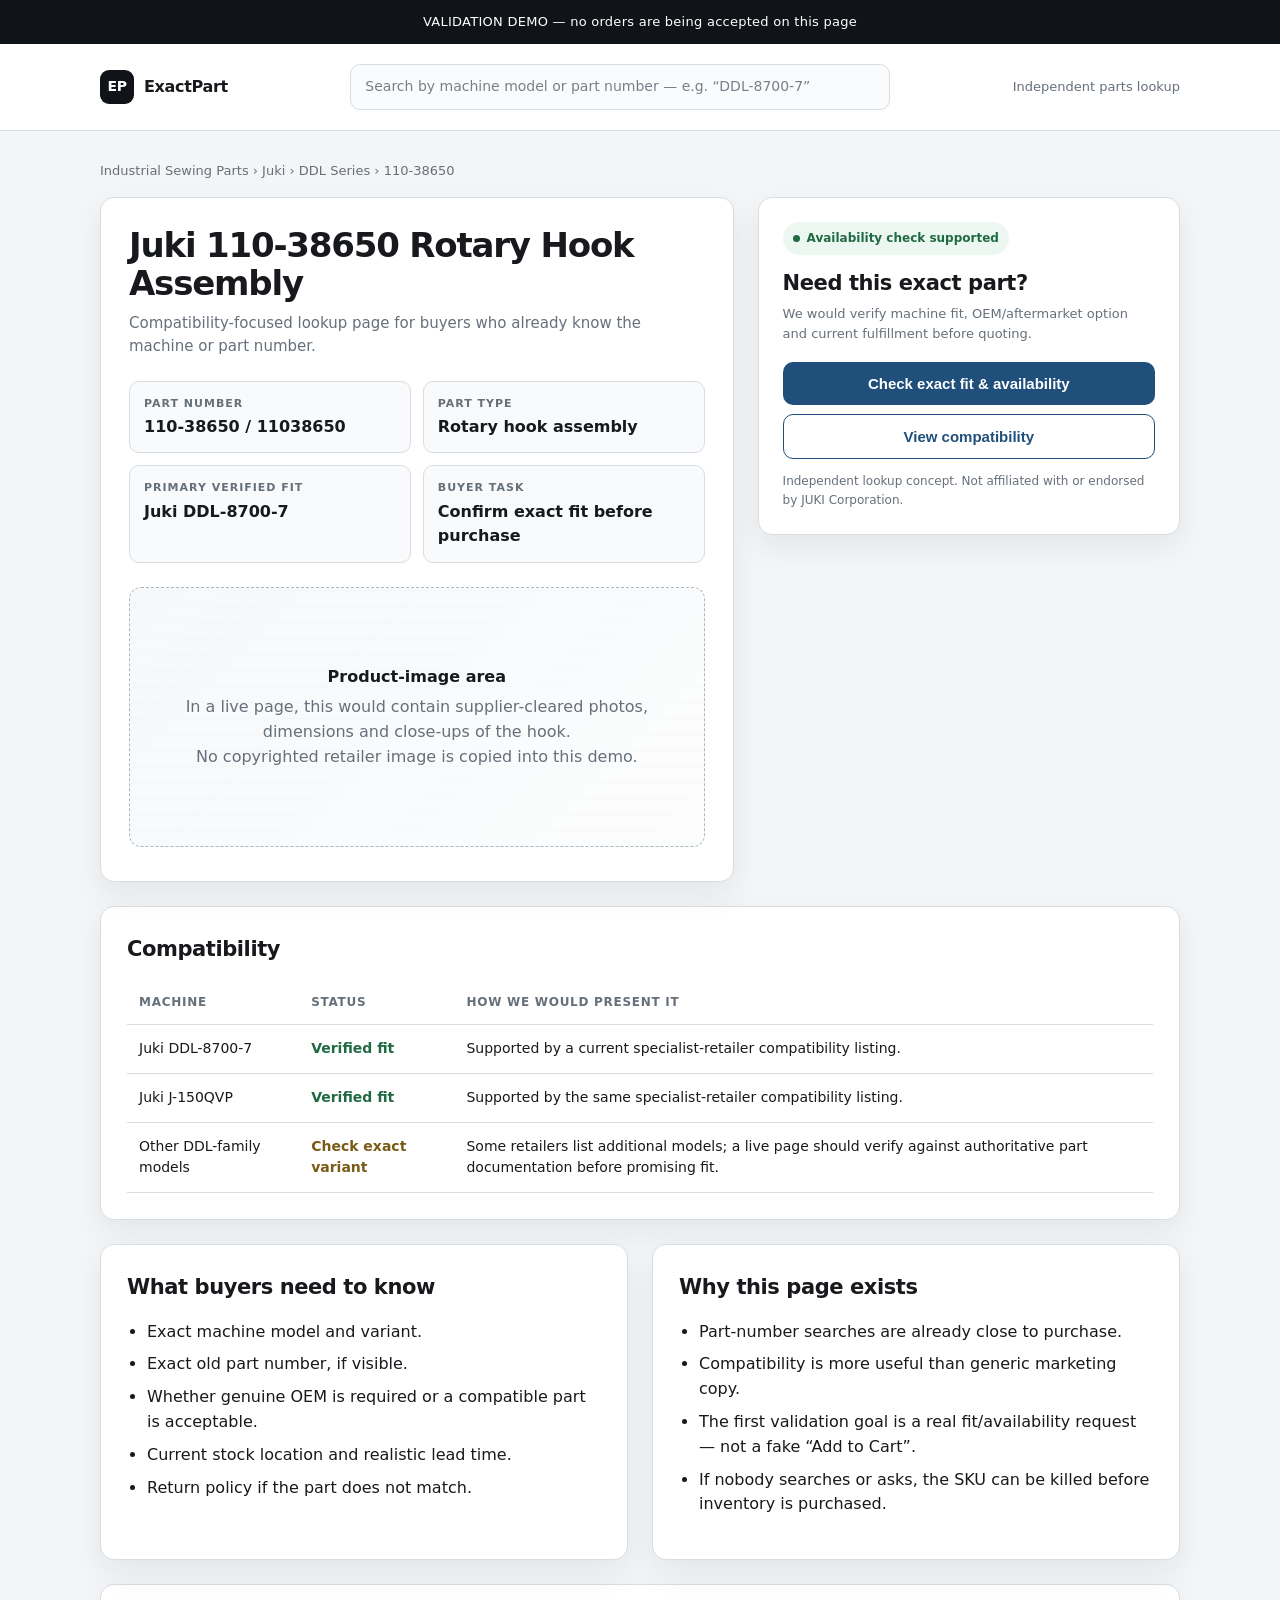
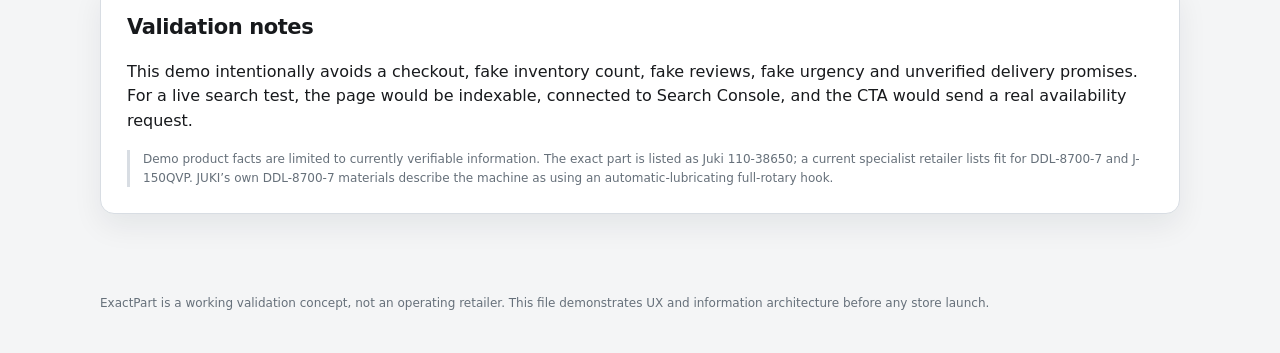
==== index.html @ b9be9343 "Add first Juki validation page." ====
<!doctype html>
<html lang="en">
<head>
<meta charset="utf-8">
<meta name="viewport" content="width=device-width, initial-scale=1">
<title>Juki 110-38650 Rotary Hook Assembly | ExactPart Demo</title>
<meta name="description" content="Independent compatibility and availability lookup for Juki part 110-38650 rotary hook assembly. Validation demo only.">
<meta name="robots" content="noindex,nofollow">
<style>
:root{--bg:#f4f5f6;--panel:#fff;--ink:#17191c;--muted:#66707a;--line:#d8dde3;--accent:#1f4f7a;--good:#1f6a43;--warn:#7a5b15;--radius:14px;--shadow:0 12px 30px rgba(18,28,38,.07)}
*{box-sizing:border-box} body{margin:0;font-family:Inter,ui-sans-serif,system-ui,-apple-system,BlinkMacSystemFont,"Segoe UI",sans-serif;color:var(--ink);background:var(--bg);line-height:1.55}.topbar{background:#101418;color:#fff;padding:12px 20px;font-size:13px;text-align:center;letter-spacing:.02em}header{background:#fff;border-bottom:1px solid var(--line)}.nav{max-width:1120px;margin:auto;padding:20px;display:flex;justify-content:space-between;align-items:center;gap:18px}.brand{display:flex;align-items:center;gap:10px;font-weight:800;letter-spacing:-.02em}.mark{width:34px;height:34px;border-radius:9px;display:grid;place-items:center;background:#101418;color:#fff;font-size:14px}.search{flex:1;max-width:540px;border:1px solid var(--line);border-radius:10px;padding:11px 14px;color:#77808a;background:#fafbfc;font-size:14px}main{max-width:1120px;margin:30px auto 80px;padding:0 20px}.crumbs{font-size:13px;color:var(--muted);margin-bottom:16px}.hero{display:grid;grid-template-columns:minmax(0,1.2fr) minmax(320px,.8fr);gap:24px;align-items:start}.card{background:var(--panel);border:1px solid var(--line);border-radius:var(--radius);box-shadow:var(--shadow)}.product{padding:28px}h1{font-size:34px;line-height:1.12;margin:0 0 10px;letter-spacing:-.035em}.sub{color:var(--muted);font-size:15px;margin-bottom:22px}.partbox{display:grid;grid-template-columns:repeat(2,minmax(0,1fr));gap:12px;margin:18px 0 24px}.fact{background:#f8fafb;border:1px solid var(--line);border-radius:10px;padding:13px 14px}.label{font-size:11px;text-transform:uppercase;letter-spacing:.09em;color:var(--muted);font-weight:750}.value{font-size:16px;font-weight:720;margin-top:3px}.visual{height:260px;border:1px dashed #aeb7c1;border-radius:12px;background:linear-gradient(135deg,rgba(31,79,122,.04),rgba(31,79,122,.01)),repeating-linear-gradient(0deg,#fff,#fff 15px,#f7f8f9 16px);display:flex;align-items:center;justify-content:center;text-align:center;color:var(--muted);padding:30px;margin:24px 0 6px}.visual b{display:block;color:var(--ink);font-size:16px;margin-bottom:6px}.side{padding:24px;position:sticky;top:18px}.status{display:inline-flex;gap:7px;align-items:center;border-radius:999px;padding:7px 10px;background:#edf7f1;color:var(--good);font-size:12px;font-weight:750;margin-bottom:12px}.dot{width:7px;height:7px;border-radius:50%;background:currentColor}.price-note{font-size:13px;color:var(--muted);margin:2px 0 18px}.cta{width:100%;display:block;border:0;border-radius:10px;padding:13px 16px;background:var(--accent);color:#fff;font-weight:800;font-size:15px;cursor:pointer}.secondary{margin-top:9px;background:#fff;color:var(--accent);border:1px solid var(--accent)}.tiny{font-size:12px;color:var(--muted);margin-top:13px}section{margin-top:24px}.section-card{padding:26px}h2{font-size:21px;margin:0 0 14px;letter-spacing:-.02em}table{width:100%;border-collapse:collapse;font-size:14px}th,td{padding:13px 12px;text-align:left;border-bottom:1px solid var(--line);vertical-align:top}th{font-size:12px;color:var(--muted);text-transform:uppercase;letter-spacing:.06em}.yes{color:var(--good);font-weight:750}.check{color:var(--warn);font-weight:750}.grid2{display:grid;grid-template-columns:1fr 1fr;gap:24px}ul{padding-left:20px}li{margin:8px 0}.form-wrap{display:none;margin-top:18px;padding-top:18px;border-top:1px solid var(--line)}.form-wrap.open{display:block}label{display:block;font-size:12px;font-weight:750;margin:12px 0 6px}input,select,textarea{width:100%;border:1px solid var(--line);border-radius:9px;padding:11px 12px;background:#fff;font:inherit}textarea{min-height:90px;resize:vertical}.demo-msg{display:none;margin-top:12px;border:1px solid #b9d8c5;background:#f0f8f3;color:#225f3f;border-radius:9px;padding:11px 12px;font-size:13px}.sources{font-size:12px;color:var(--muted);border-left:3px solid var(--line);padding-left:13px}footer{max-width:1120px;margin:0 auto 40px;padding:0 20px;color:var(--muted);font-size:12px}@media(max-width:820px){.hero,.grid2{grid-template-columns:1fr}.side{position:static}h1{font-size:28px}.partbox{grid-template-columns:1fr}.search{display:none}}
</style>
</head>
<body>
<div class="topbar">VALIDATION DEMO — no orders are being accepted on this page</div>
<header><div class="nav"><div class="brand"><span class="mark">EP</span>ExactPart</div><div class="search">Search by machine model or part number — e.g. “DDL-8700-7”</div><div style="font-size:13px;color:#66707a">Independent parts lookup</div></div></header>
<main>
<div class="crumbs">Industrial Sewing Parts › Juki › DDL Series › 110-38650</div>
<div class="hero">
<article class="card product">
<h1>Juki 110-38650 Rotary Hook Assembly</h1>
<div class="sub">Compatibility-focused lookup page for buyers who already know the machine or part number.</div>
<div class="partbox">
<div class="fact"><div class="label">Part number</div><div class="value">110-38650 / 11038650</div></div>
<div class="fact"><div class="label">Part type</div><div class="value">Rotary hook assembly</div></div>
<div class="fact"><div class="label">Primary verified fit</div><div class="value">Juki DDL-8700-7</div></div>
<div class="fact"><div class="label">Buyer task</div><div class="value">Confirm exact fit before purchase</div></div>
</div>
<div class="visual"><div><b>Product-image area</b>In a live page, this would contain supplier-cleared photos, dimensions and close-ups of the hook.<br>No copyrighted retailer image is copied into this demo.</div></div>
</article>
<aside class="card side">
<div class="status"><span class="dot"></span> Availability check supported</div>
<h2 style="margin-bottom:5px">Need this exact part?</h2>
<div class="price-note">We would verify machine fit, OEM/aftermarket option and current fulfillment before quoting.</div>
<button class="cta" onclick="toggleForm()">Check exact fit & availability</button>
<button class="cta secondary" onclick="document.getElementById('compat').scrollIntoView({behavior:'smooth'})">View compatibility</button>
<div id="form" class="form-wrap">
<label for="machine">Machine model</label><input id="machine" placeholder="e.g. DDL-8700-7">
<label for="part">Existing part number</label><input id="part" value="110-38650">
<label for="option">Preferred option</label><select id="option"><option>Either — show best fit</option><option>Genuine OEM only</option><option>Compatible aftermarket is acceptable</option></select>
<label for="email">Email</label><input id="email" type="email" placeholder="you@example.com">
<label for="note">Anything else?</label><textarea id="note" placeholder="Machine version, symptom, old part markings, urgency…"></textarea>
<button class="cta" style="margin-top:12px" onclick="demoSubmit()">Request fit check</button>
<div id="msg" class="demo-msg">Demo only: this form does not transmit or store your data. A live validation version would send the request to the validation inbox/CRM.</div>
</div>
<div class="tiny">Independent lookup concept. Not affiliated with or endorsed by JUKI Corporation.</div>
</aside>
</div>
<section id="compat" class="card section-card"><h2>Compatibility</h2><table><thead><tr><th>Machine</th><th>Status</th><th>How we would present it</th></tr></thead><tbody><tr><td>Juki DDL-8700-7</td><td class="yes">Verified fit</td><td>Supported by a current specialist-retailer compatibility listing.</td></tr><tr><td>Juki J-150QVP</td><td class="yes">Verified fit</td><td>Supported by the same specialist-retailer compatibility listing.</td></tr><tr><td>Other DDL-family models</td><td class="check">Check exact variant</td><td>Some retailers list additional models; a live page should verify against authoritative part documentation before promising fit.</td></tr></tbody></table></section>
<div class="grid2"><section class="card section-card"><h2>What buyers need to know</h2><ul><li>Exact machine model and variant.</li><li>Exact old part number, if visible.</li><li>Whether genuine OEM is required or a compatible part is acceptable.</li><li>Current stock location and realistic lead time.</li><li>Return policy if the part does not match.</li></ul></section><section class="card section-card"><h2>Why this page exists</h2><ul><li>Part-number searches are already close to purchase.</li><li>Compatibility is more useful than generic marketing copy.</li><li>The first validation goal is a real fit/availability request — not a fake “Add to Cart”.</li><li>If nobody searches or asks, the SKU can be killed before inventory is purchased.</li></ul></section></div>
<section class="card section-card"><h2>Validation notes</h2><p>This demo intentionally avoids a checkout, fake inventory count, fake reviews, fake urgency and unverified delivery promises. For a live search test, the page would be indexable, connected to Search Console, and the CTA would send a real availability request.</p><div class="sources">Demo product facts are limited to currently verifiable information. The exact part is listed as Juki 110-38650; a current specialist retailer lists fit for DDL-8700-7 and J-150QVP. JUKI’s own DDL-8700-7 materials describe the machine as using an automatic-lubricating full-rotary hook.</div></section>
</main>
<footer>ExactPart is a working validation concept, not an operating retailer. This file demonstrates UX and information architecture before any store launch.</footer>
<script>function toggleForm(){document.getElementById('form').classList.toggle('open')}function demoSubmit(){document.getElementById('msg').style.display='block'}</script>
</body></html>
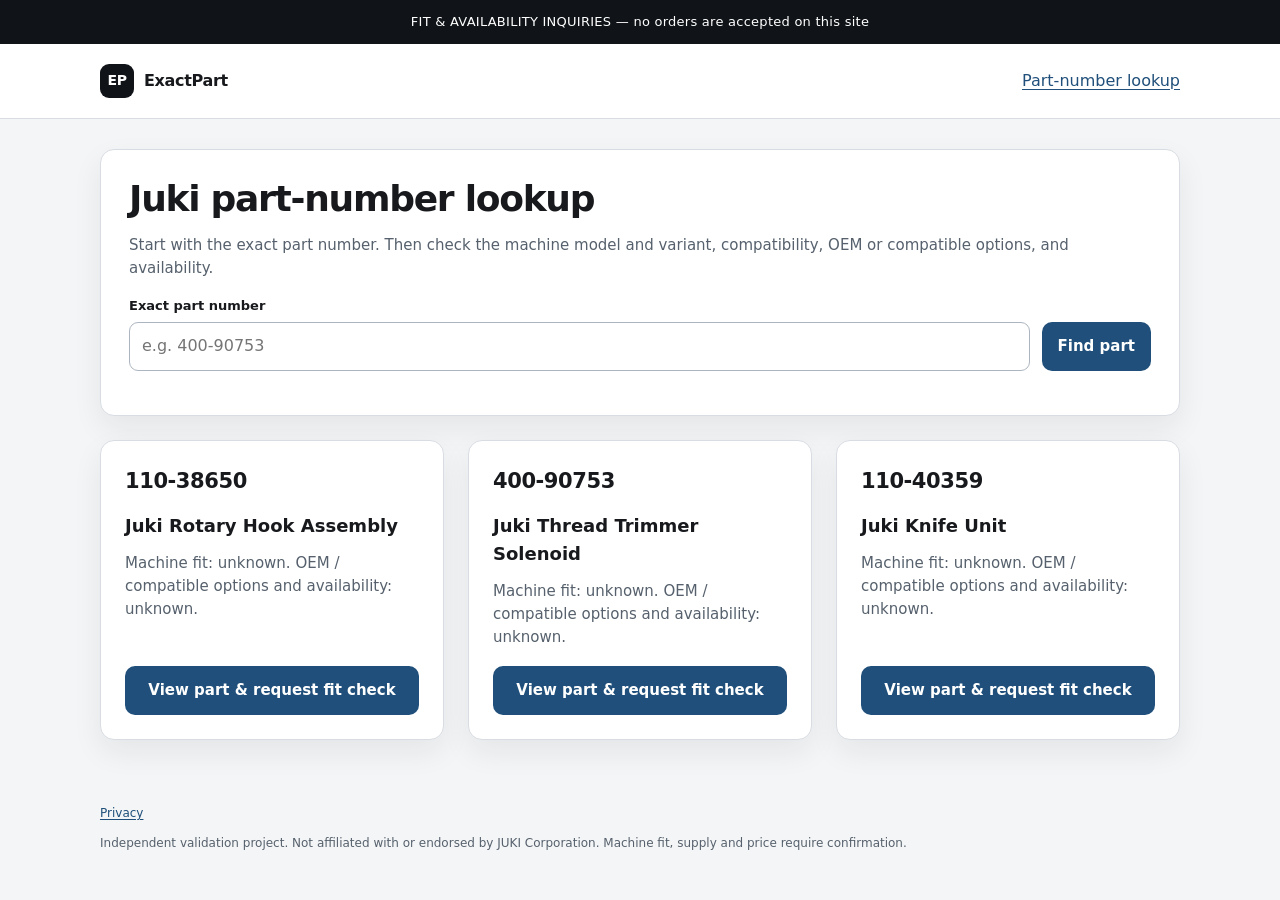
==== commit 4a0f167d: "Implement Validation System v0.2" ====
--- a/index.html
+++ b/index.html
@@ -1,55 +1,19 @@
 <!doctype html>
 <html lang="en">
 <head>
-<meta charset="utf-8">
-<meta name="viewport" content="width=device-width, initial-scale=1">
-<title>Juki 110-38650 Rotary Hook Assembly | ExactPart Demo</title>
-<meta name="description" content="Independent compatibility and availability lookup for Juki part 110-38650 rotary hook assembly. Validation demo only.">
-<meta name="robots" content="noindex,nofollow">
-<style>
-:root{--bg:#f4f5f6;--panel:#fff;--ink:#17191c;--muted:#66707a;--line:#d8dde3;--accent:#1f4f7a;--good:#1f6a43;--warn:#7a5b15;--radius:14px;--shadow:0 12px 30px rgba(18,28,38,.07)}
-*{box-sizing:border-box} body{margin:0;font-family:Inter,ui-sans-serif,system-ui,-apple-system,BlinkMacSystemFont,"Segoe UI",sans-serif;color:var(--ink);background:var(--bg);line-height:1.55}.topbar{background:#101418;color:#fff;padding:12px 20px;font-size:13px;text-align:center;letter-spacing:.02em}header{background:#fff;border-bottom:1px solid var(--line)}.nav{max-width:1120px;margin:auto;padding:20px;display:flex;justify-content:space-between;align-items:center;gap:18px}.brand{display:flex;align-items:center;gap:10px;font-weight:800;letter-spacing:-.02em}.mark{width:34px;height:34px;border-radius:9px;display:grid;place-items:center;background:#101418;color:#fff;font-size:14px}.search{flex:1;max-width:540px;border:1px solid var(--line);border-radius:10px;padding:11px 14px;color:#77808a;background:#fafbfc;font-size:14px}main{max-width:1120px;margin:30px auto 80px;padding:0 20px}.crumbs{font-size:13px;color:var(--muted);margin-bottom:16px}.hero{display:grid;grid-template-columns:minmax(0,1.2fr) minmax(320px,.8fr);gap:24px;align-items:start}.card{background:var(--panel);border:1px solid var(--line);border-radius:var(--radius);box-shadow:var(--shadow)}.product{padding:28px}h1{font-size:34px;line-height:1.12;margin:0 0 10px;letter-spacing:-.035em}.sub{color:var(--muted);font-size:15px;margin-bottom:22px}.partbox{display:grid;grid-template-columns:repeat(2,minmax(0,1fr));gap:12px;margin:18px 0 24px}.fact{background:#f8fafb;border:1px solid var(--line);border-radius:10px;padding:13px 14px}.label{font-size:11px;text-transform:uppercase;letter-spacing:.09em;color:var(--muted);font-weight:750}.value{font-size:16px;font-weight:720;margin-top:3px}.visual{height:260px;border:1px dashed #aeb7c1;border-radius:12px;background:linear-gradient(135deg,rgba(31,79,122,.04),rgba(31,79,122,.01)),repeating-linear-gradient(0deg,#fff,#fff 15px,#f7f8f9 16px);display:flex;align-items:center;justify-content:center;text-align:center;color:var(--muted);padding:30px;margin:24px 0 6px}.visual b{display:block;color:var(--ink);font-size:16px;margin-bottom:6px}.side{padding:24px;position:sticky;top:18px}.status{display:inline-flex;gap:7px;align-items:center;border-radius:999px;padding:7px 10px;background:#edf7f1;color:var(--good);font-size:12px;font-weight:750;margin-bottom:12px}.dot{width:7px;height:7px;border-radius:50%;background:currentColor}.price-note{font-size:13px;color:var(--muted);margin:2px 0 18px}.cta{width:100%;display:block;border:0;border-radius:10px;padding:13px 16px;background:var(--accent);color:#fff;font-weight:800;font-size:15px;cursor:pointer}.secondary{margin-top:9px;background:#fff;color:var(--accent);border:1px solid var(--accent)}.tiny{font-size:12px;color:var(--muted);margin-top:13px}section{margin-top:24px}.section-card{padding:26px}h2{font-size:21px;margin:0 0 14px;letter-spacing:-.02em}table{width:100%;border-collapse:collapse;font-size:14px}th,td{padding:13px 12px;text-align:left;border-bottom:1px solid var(--line);vertical-align:top}th{font-size:12px;color:var(--muted);text-transform:uppercase;letter-spacing:.06em}.yes{color:var(--good);font-weight:750}.check{color:var(--warn);font-weight:750}.grid2{display:grid;grid-template-columns:1fr 1fr;gap:24px}ul{padding-left:20px}li{margin:8px 0}.form-wrap{display:none;margin-top:18px;padding-top:18px;border-top:1px solid var(--line)}.form-wrap.open{display:block}label{display:block;font-size:12px;font-weight:750;margin:12px 0 6px}input,select,textarea{width:100%;border:1px solid var(--line);border-radius:9px;padding:11px 12px;background:#fff;font:inherit}textarea{min-height:90px;resize:vertical}.demo-msg{display:none;margin-top:12px;border:1px solid #b9d8c5;background:#f0f8f3;color:#225f3f;border-radius:9px;padding:11px 12px;font-size:13px}.sources{font-size:12px;color:var(--muted);border-left:3px solid var(--line);padding-left:13px}footer{max-width:1120px;margin:0 auto 40px;padding:0 20px;color:var(--muted);font-size:12px}@media(max-width:820px){.hero,.grid2{grid-template-columns:1fr}.side{position:static}h1{font-size:28px}.partbox{grid-template-columns:1fr}.search{display:none}}
-</style>
+  <meta charset="utf-8">
+  <meta name="viewport" content="width=device-width, initial-scale=1">
+  <meta name="robots" content="noindex,nofollow">
+  <meta name="description" content="Independent Juki part-number lookup and requests to check machine fit and availability.">
+  <title>Juki Part-Number Lookup | ExactPart</title>
+  <link rel="stylesheet" href="assets/styles.css">
+  <script src="assets/app.js" defer></script>
 </head>
 <body>
-<div class="topbar">VALIDATION DEMO — no orders are being accepted on this page</div>
-<header><div class="nav"><div class="brand"><span class="mark">EP</span>ExactPart</div><div class="search">Search by machine model or part number — e.g. “DDL-8700-7”</div><div style="font-size:13px;color:#66707a">Independent parts lookup</div></div></header>
-<main>
-<div class="crumbs">Industrial Sewing Parts › Juki › DDL Series › 110-38650</div>
-<div class="hero">
-<article class="card product">
-<h1>Juki 110-38650 Rotary Hook Assembly</h1>
-<div class="sub">Compatibility-focused lookup page for buyers who already know the machine or part number.</div>
-<div class="partbox">
-<div class="fact"><div class="label">Part number</div><div class="value">110-38650 / 11038650</div></div>
-<div class="fact"><div class="label">Part type</div><div class="value">Rotary hook assembly</div></div>
-<div class="fact"><div class="label">Primary verified fit</div><div class="value">Juki DDL-8700-7</div></div>
-<div class="fact"><div class="label">Buyer task</div><div class="value">Confirm exact fit before purchase</div></div>
-</div>
-<div class="visual"><div><b>Product-image area</b>In a live page, this would contain supplier-cleared photos, dimensions and close-ups of the hook.<br>No copyrighted retailer image is copied into this demo.</div></div>
-</article>
-<aside class="card side">
-<div class="status"><span class="dot"></span> Availability check supported</div>
-<h2 style="margin-bottom:5px">Need this exact part?</h2>
-<div class="price-note">We would verify machine fit, OEM/aftermarket option and current fulfillment before quoting.</div>
-<button class="cta" onclick="toggleForm()">Check exact fit & availability</button>
-<button class="cta secondary" onclick="document.getElementById('compat').scrollIntoView({behavior:'smooth'})">View compatibility</button>
-<div id="form" class="form-wrap">
-<label for="machine">Machine model</label><input id="machine" placeholder="e.g. DDL-8700-7">
-<label for="part">Existing part number</label><input id="part" value="110-38650">
-<label for="option">Preferred option</label><select id="option"><option>Either — show best fit</option><option>Genuine OEM only</option><option>Compatible aftermarket is acceptable</option></select>
-<label for="email">Email</label><input id="email" type="email" placeholder="you@example.com">
-<label for="note">Anything else?</label><textarea id="note" placeholder="Machine version, symptom, old part markings, urgency…"></textarea>
-<button class="cta" style="margin-top:12px" onclick="demoSubmit()">Request fit check</button>
-<div id="msg" class="demo-msg">Demo only: this form does not transmit or store your data. A live validation version would send the request to the validation inbox/CRM.</div>
-</div>
-<div class="tiny">Independent lookup concept. Not affiliated with or endorsed by JUKI Corporation.</div>
-</aside>
-</div>
-<section id="compat" class="card section-card"><h2>Compatibility</h2><table><thead><tr><th>Machine</th><th>Status</th><th>How we would present it</th></tr></thead><tbody><tr><td>Juki DDL-8700-7</td><td class="yes">Verified fit</td><td>Supported by a current specialist-retailer compatibility listing.</td></tr><tr><td>Juki J-150QVP</td><td class="yes">Verified fit</td><td>Supported by the same specialist-retailer compatibility listing.</td></tr><tr><td>Other DDL-family models</td><td class="check">Check exact variant</td><td>Some retailers list additional models; a live page should verify against authoritative part documentation before promising fit.</td></tr></tbody></table></section>
-<div class="grid2"><section class="card section-card"><h2>What buyers need to know</h2><ul><li>Exact machine model and variant.</li><li>Exact old part number, if visible.</li><li>Whether genuine OEM is required or a compatible part is acceptable.</li><li>Current stock location and realistic lead time.</li><li>Return policy if the part does not match.</li></ul></section><section class="card section-card"><h2>Why this page exists</h2><ul><li>Part-number searches are already close to purchase.</li><li>Compatibility is more useful than generic marketing copy.</li><li>The first validation goal is a real fit/availability request — not a fake “Add to Cart”.</li><li>If nobody searches or asks, the SKU can be killed before inventory is purchased.</li></ul></section></div>
-<section class="card section-card"><h2>Validation notes</h2><p>This demo intentionally avoids a checkout, fake inventory count, fake reviews, fake urgency and unverified delivery promises. For a live search test, the page would be indexable, connected to Search Console, and the CTA would send a real availability request.</p><div class="sources">Demo product facts are limited to currently verifiable information. The exact part is listed as Juki 110-38650; a current specialist retailer lists fit for DDL-8700-7 and J-150QVP. JUKI’s own DDL-8700-7 materials describe the machine as using an automatic-lubricating full-rotary hook.</div></section>
-</main>
-<footer>ExactPart is a working validation concept, not an operating retailer. This file demonstrates UX and information architecture before any store launch.</footer>
-<script>function toggleForm(){document.getElementById('form').classList.toggle('open')}function demoSubmit(){document.getElementById('msg').style.display='block'}</script>
-</body></html>
+  <div class="topbar">FIT &amp; AVAILABILITY INQUIRIES — no orders are accepted on this site</div>
+  <header><nav class="nav" aria-label="Main navigation"><a class="brand" href="index.html"><span class="mark" aria-hidden="true">EP</span>ExactPart</a><a href="index.html">Part-number lookup</a></nav></header>
+  <main id="app" data-view="catalog" aria-busy="true"><h1>Juki part-number lookup</h1><p>Loading part information…</p></main>
+  <noscript><p class="notice">Enable JavaScript to load part details and the fit request form. Compatibility and availability are unknown.</p></noscript>
+  <footer><a href="privacy.html">Privacy</a><p>Independent validation project. Not affiliated with or endorsed by JUKI Corporation. Machine fit, supply and price require confirmation.</p></footer>
+</body>
+</html>
--- a/assets/styles.css
+++ b/assets/styles.css
@@ -0,0 +1,62 @@
+:root { --bg:#f4f5f6; --panel:#fff; --ink:#17191c; --muted:#56616d; --line:#d8dde3; --accent:#1f4f7a; --warn:#765510; --radius:14px; --shadow:0 12px 30px rgb(18 28 38 / 7%); }
+* { box-sizing:border-box; }
+body { margin:0; font-family:Inter,ui-sans-serif,system-ui,-apple-system,BlinkMacSystemFont,"Segoe UI",sans-serif; color:var(--ink); background:var(--bg); line-height:1.55; }
+a { color:var(--accent); text-underline-offset:.18em; }
+button,input,select,textarea { font:inherit; }
+:focus-visible { outline:3px solid #b46b00; outline-offset:3px; }
+.topbar { background:#101418; color:#fff; padding:12px 20px; font-size:13px; text-align:center; letter-spacing:.02em; }
+header { background:var(--panel); border-bottom:1px solid var(--line); }
+.nav { max-width:1120px; margin:auto; padding:20px; display:flex; justify-content:space-between; align-items:center; gap:18px; }
+.brand { display:flex; align-items:center; gap:10px; font-weight:800; letter-spacing:-.02em; color:var(--ink); text-decoration:none; }
+.mark { width:34px; height:34px; border-radius:9px; display:grid; place-items:center; background:#101418; color:#fff; font-size:14px; }
+.crumbs,.sub,.tiny { color:var(--muted); }
+.crumbs { font-size:13px; margin-bottom:16px; }
+main { max-width:1120px; margin:30px auto 64px; padding:0 20px; }
+.hero { display:grid; grid-template-columns:minmax(0,1.15fr) minmax(320px,.85fr); gap:24px; align-items:start; }
+.card { background:var(--panel); border:1px solid var(--line); border-radius:var(--radius); box-shadow:var(--shadow); }
+.product,.section-card { padding:28px; }
+h1 { font-size:clamp(28px,4vw,36px); line-height:1.15; margin:0 0 14px; letter-spacing:-.035em; overflow-wrap:anywhere; }
+h2 { font-size:21px; margin:0 0 14px; letter-spacing:-.02em; }
+h3 { font-size:18px; margin:0 0 12px; }
+p { margin:0 0 16px; }
+.sub { font-size:15px; }
+.sku { display:block; font-variant-numeric:tabular-nums; }
+.partbox { display:grid; grid-template-columns:repeat(2,minmax(0,1fr)); gap:12px; margin:24px 0 0; }
+.fact { background:#f8fafb; border:1px solid var(--line); border-radius:10px; padding:13px 14px; }
+.label { font-size:11px; text-transform:uppercase; letter-spacing:.08em; color:var(--muted); font-weight:750; }
+.value { font-size:16px; font-weight:700; margin:4px 0 0; overflow-wrap:anywhere; }
+.side { padding:24px; }
+.status { display:inline-block; border-radius:999px; padding:7px 10px; background:#fbf4e4; color:var(--warn); font-size:12px; font-weight:750; margin-bottom:14px; }
+.cta { display:block; border:0; border-radius:10px; padding:13px 16px; background:var(--accent); color:#fff; font-weight:750; font-size:15px; cursor:pointer; text-align:center; text-decoration:none; }
+.cta:disabled { background:#e1e5e9; color:#56616d; cursor:not-allowed; }
+.side .cta { width:100%; margin-top:16px; }
+.tiny { font-size:12px; margin:14px 0 0; }
+section { margin-top:24px; }
+.grid2,.catalog { display:grid; grid-template-columns:repeat(2,minmax(0,1fr)); gap:24px; }
+.catalog { grid-template-columns:repeat(3,minmax(0,1fr)); margin-top:24px; }
+.catalog article { display:flex; flex-direction:column; padding:24px; }
+.catalog .cta { margin-top:auto; }
+ul,ol { padding-left:22px; }
+li { margin:8px 0; }
+dl { margin:0; }
+.facts-list div { padding:12px 0; border-bottom:1px solid var(--line); }
+.facts-list dt { font-weight:700; }
+.facts-list dd { margin:3px 0 0; color:var(--muted); }
+fieldset { border:0; padding:0; margin:0; min-width:0; }
+label { display:block; font-size:13px; font-weight:750; margin:14px 0 6px; }
+input,select,textarea { width:100%; min-width:0; border:1px solid #adb6c0; border-radius:9px; padding:11px 12px; background:#fff; color:var(--ink); }
+input:disabled,select:disabled,textarea:disabled { background:#f4f5f6; }
+textarea { min-height:96px; resize:vertical; }
+.help { font-size:12px; color:var(--muted); margin:5px 0 0; }
+.notice { padding:14px 16px; border:1px solid #dbbf7b; background:#fff8e8; border-radius:10px; color:#62470f; }
+noscript .notice { max-width:1080px; margin:20px auto; }
+.search-row { display:flex; gap:12px; }
+.search-row input { flex:1; }
+.search-result { margin:16px 0 0; }
+.reference { border-left:3px solid var(--line); padding-left:14px; margin-top:18px; }
+.prose { max-width:780px; }
+footer { max-width:1120px; margin:0 auto 40px; padding:0 20px; color:var(--muted); font-size:12px; }
+footer p { margin-top:12px; }
+[hidden] { display:none !important; }
+@media (max-width:860px) { .hero,.grid2,.catalog { grid-template-columns:1fr; } }
+@media (max-width:480px) { .partbox { grid-template-columns:1fr; } .product,.section-card,.side { padding:20px; } .search-row { flex-direction:column; } .nav { gap:12px; } }
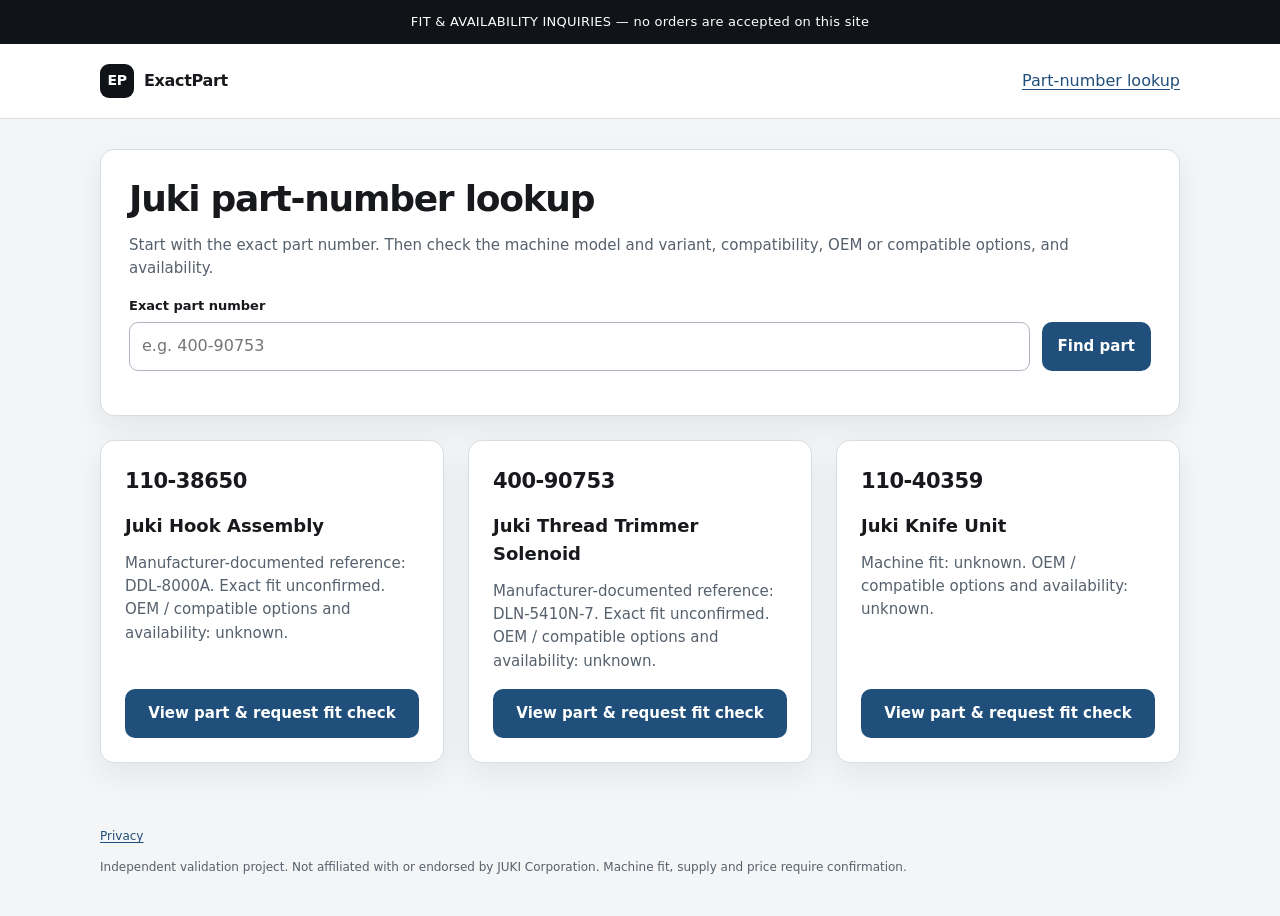
==== commit a39ed750: "Open limited indexing gate" ====
--- a/index.html
+++ b/index.html
@@ -3,7 +3,7 @@
 <head>
   <meta charset="utf-8">
   <meta name="viewport" content="width=device-width, initial-scale=1">
-  <meta name="robots" content="noindex,nofollow">
+  <link rel="canonical" href="https://cho-leung.github.io/juki-search-test/">
   <meta name="description" content="Independent Juki part-number lookup and requests to check machine fit and availability.">
   <title>Juki Part-Number Lookup | ExactPart</title>
   <link rel="stylesheet" href="assets/styles.css">
